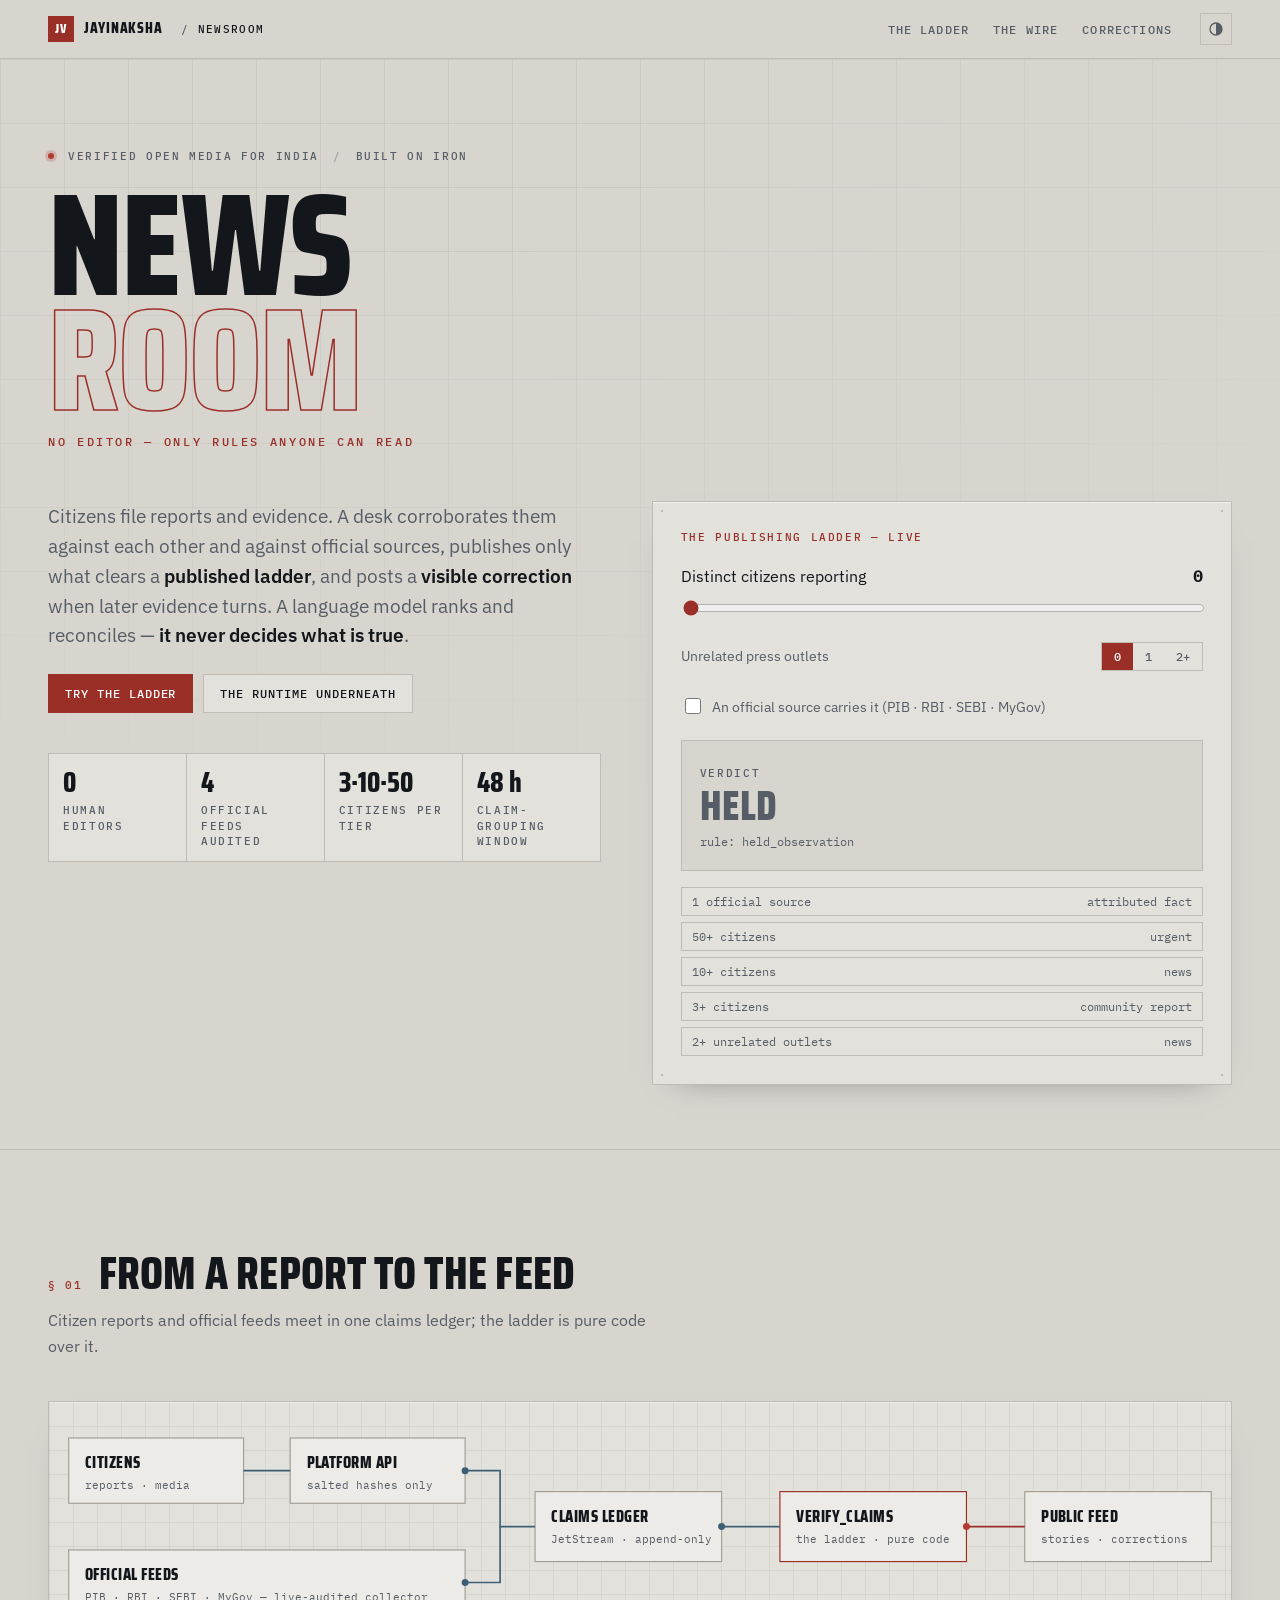
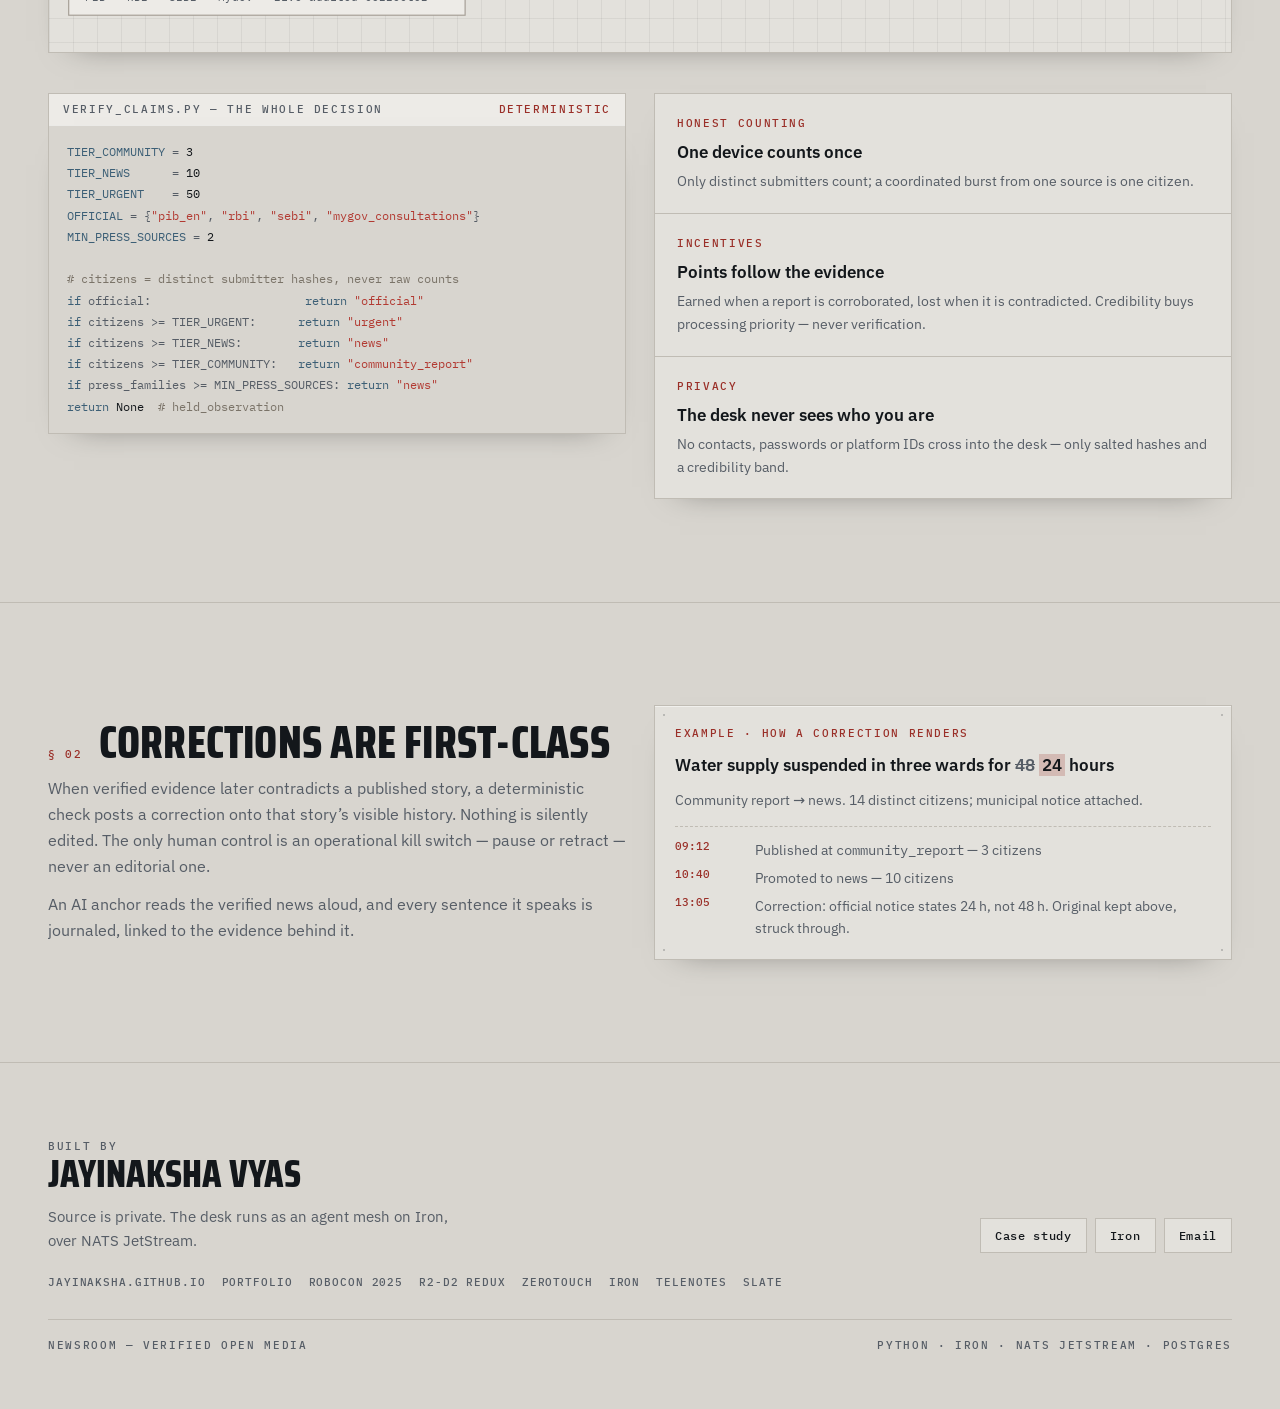
==== newsroom/index.html @ 88436e9a "Front door for jayinaksha.github.io - / indexes every project site with footage that plays on hover " ====
<!doctype html>
<html lang="en">
<head>
<meta charset="utf-8">
<meta name="viewport" content="width=device-width,initial-scale=1">
<title>Newsroom — a newsroom with no editor, only rules anyone can read</title>
<meta name="description" content="Citizens file reports; a deterministic desk corroborates them against each other and against PIB, RBI, SEBI and MyGov, publishes what clears a published ladder, and posts its own corrections. Built on the Iron agent runtime.">
<link rel="canonical" href="https://jayinaksha.github.io/newsroom/">
<meta property="og:type" content="website">
<meta property="og:title" content="Newsroom — no editor, only rules anyone can read">
<meta property="og:description" content="Truth decided by counting, not by opinion. Try the publishing ladder yourself.">
<meta property="og:url" content="https://jayinaksha.github.io/newsroom/">
<meta property="og:image" content="https://jayinaksha.github.io/newsroom/og.jpg">
<meta property="og:image:width" content="1200"><meta property="og:image:height" content="630">
<meta name="twitter:card" content="summary_large_image">
<meta name="theme-color" content="#0E1114">
<meta name="color-scheme" content="dark light">
<link rel="icon" href="favicon.svg" type="image/svg+xml">
<link rel="stylesheet" href="../assets/plate/plate.css">
<script>try{var t=localStorage.getItem("plate-theme");if(t)document.documentElement.dataset.theme=t}catch(e){}</script>
<style>
:root{--accent:#B8433B;--accent-hi:#E8736A}
:root[data-theme="light"]{--accent:#9A2F28;--accent-hi:#B23A32}
@media (prefers-color-scheme:light){:root:not([data-theme="dark"]){--accent:#9A2F28;--accent-hi:#B23A32}}
.ladder{padding:clamp(18px,3vw,28px)}
.ladder label{display:grid;gap:8px;margin-top:18px}
.ladder input[type=range]{width:100%;accent-color:var(--accent)}
.ladder .row-wrap label{display:flex;margin-top:0;align-items:center;gap:8px;font-size:.9rem;color:var(--steel)}
.ladder input[type=checkbox]{accent-color:var(--accent);width:16px;height:16px}
.seg{display:inline-flex;border:1px solid var(--edge)}
.seg button{all:unset;cursor:pointer;font:500 .72rem var(--f-mono);padding:6px 12px;color:var(--steel)}
.seg button[aria-pressed="true"]{background:var(--accent);color:#fff}
.verdict{margin-top:22px;padding:18px;border:1px solid var(--edge);background:var(--ground)}
.verdict__tier{font:800 clamp(1.8rem,4vw,2.6rem)/1 var(--f-display);text-transform:uppercase;transition:color .2s}
.verdict[data-tier="none"] .verdict__tier{color:var(--steel)}
.verdict:not([data-tier="none"]) .verdict__tier{color:var(--accent-hi)}
.rungs{list-style:none;display:grid;gap:6px;margin-top:16px}
.rungs li{display:flex;justify-content:space-between;gap:10px;font:400 .75rem var(--f-mono);color:var(--steel);padding:6px 10px;border:1px solid var(--edge)}
.rungs li.on{color:var(--chalk);border-color:var(--accent);box-shadow:inset 3px 0 0 var(--accent)}
.story{padding:20px}
.story del{color:var(--steel)}
.story ins{text-decoration:none;color:var(--chalk);background:color-mix(in srgb,var(--accent) 22%,transparent);padding:0 3px}
.hist{list-style:none;margin-top:14px;border-top:1px dashed var(--edge);padding-top:12px;display:grid;gap:6px}
.hist li{display:grid;grid-template-columns:70px 1fr;gap:10px;font-size:.85rem;color:var(--steel)}
.hist li b{font:500 .7rem var(--f-mono);color:var(--accent);font-weight:500}
</style>
</head>
<body>
<a class="skip" href="#main">Skip to content</a>

<header class="bar">
  <div class="shell">
    <a class="bar__home" href="https://jayinaksha.github.io/portfolio/" aria-label="Jayinaksha Vyas — portfolio">
      <span class="bar__mark" aria-hidden="true">JV</span><span class="bar__name">Jayinaksha</span>
    </a>
    <span class="bar__crumb">/ <b>Newsroom</b></span>
    <button class="bar__tool bar__menu" aria-controls="nav" aria-expanded="false" aria-label="Menu"><svg width="14" height="10" viewBox="0 0 14 10" aria-hidden="true"><path d="M0 1h14M0 5h14M0 9h14" stroke="currentColor" stroke-width="1.4"/></svg></button>
    <nav class="bar__nav" id="nav" aria-label="Sections"><a href="#ladder">The ladder</a><a href="#wire">The wire</a><a href="#corrections">Corrections</a></nav>
    <button class="bar__tool" data-theme-toggle aria-label="Switch light or dark"><svg width="14" height="14" viewBox="0 0 14 14" aria-hidden="true"><circle cx="7" cy="7" r="6" fill="none" stroke="currentColor" stroke-width="1.3"/><path d="M7 1a6 6 0 0 1 0 12z" fill="currentColor"/></svg></button>
  </div>
</header>

<main id="main">
<section class="hero" data-xhair>
  <div class="shell">
    <p class="eyebrow"><span class="dot" aria-hidden="true"></span><span class="lbl">Verified open media for India</span><span class="lbl" style="opacity:.45">/</span><span class="lbl">Built on Iron</span></p>
    <h1 class="wordmark">News<span class="ghost">room</span></h1>
    <p class="tagline">No editor — only rules anyone can read</p>
    <div class="hero-grid">
      <div>
        <p class="deck">Citizens file reports and evidence. A desk corroborates them against each other and against
          official sources, publishes only what clears a <b>published ladder</b>, and posts a <b>visible correction</b>
          when later evidence turns. A language model ranks and reconciles — <b>it never decides what is true</b>.</p>
        <div class="btns mt-m">
          <a class="btn btn--solid" href="#ladder">Try the ladder</a>
          <a class="btn" href="../iron-overview/">The runtime underneath</a>
        </div>
        <div class="spec mt-l">
          <div><span class="n">0</span><span class="lbl k">Human editors</span></div>
          <div><span class="n">4</span><span class="lbl k">Official feeds audited</span></div>
          <div><span class="n">3·10·50</span><span class="lbl k">Citizens per tier</span></div>
          <div><span class="n">48 h</span><span class="lbl k">Claim-grouping window</span></div>
        </div>
      </div>
      <div class="plate ladder" id="ladder" aria-labelledby="ladder-h">
        <p class="lbl lbl--accent" id="ladder-h">The publishing ladder — live</p>
        <label><span class="row-wrap" style="justify-content:space-between"><span>Distinct citizens reporting</span><b class="mono" id="c-out">0</b></span>
          <input type="range" id="c" min="0" max="60" value="0" aria-describedby="c-out"></label>
        <div class="row-wrap mt-m" style="justify-content:space-between">
          <span class="muted" style="font-size:.9rem">Unrelated press outlets</span>
          <span class="seg" role="group" aria-label="Unrelated press outlets"><button data-p="0" aria-pressed="true">0</button><button data-p="1" aria-pressed="false">1</button><button data-p="2" aria-pressed="false">2+</button></span>
        </div>
        <div class="row-wrap mt-m"><label><input type="checkbox" id="o"> An official source carries it (PIB · RBI · SEBI · MyGov)</label></div>
        <div class="verdict" id="verdict" data-tier="none" aria-live="polite">
          <span class="lbl">Verdict</span>
          <p class="verdict__tier" id="tier">Held</p>
          <p class="mono muted" style="font-size:.75rem;margin-top:6px" id="rule">rule: held_observation</p>
        </div>
        <ul class="rungs" id="rungs">
          <li data-r="official"><span>1 official source</span><span>attributed fact</span></li>
          <li data-r="urgent"><span>50+ citizens</span><span>urgent</span></li>
          <li data-r="news-c"><span>10+ citizens</span><span>news</span></li>
          <li data-r="community"><span>3+ citizens</span><span>community report</span></li>
          <li data-r="news-p"><span>2+ unrelated outlets</span><span>news</span></li>
        </ul>
      </div>
    </div>
  </div>
</section>

<section class="sect" id="wire">
  <div class="shell">
    <div class="head"><span class="lbl clause">§ 01</span><h2>From a report to the feed</h2></div>
    <p class="head-sub muted">Citizen reports and official feeds meet in one claims ledger; the ladder is pure code over it.</p>
    <div class="scope scope--min draw rise">
      <svg viewBox="0 0 1000 200" role="img" aria-label="Citizens submit to the platform API, which publishes to JetStream; official feeds are collected; both reach the claims ledger, which verify_claims reads to publish stories, statuses, points and corrections to the public feed.">
        <rect class="sch-box" x="10" y="24" width="150" height="56"/><text class="sch-t" x="24" y="50">Citizens</text><text class="sch-f" x="24" y="68">reports · media</text>
        <rect class="sch-box" x="200" y="24" width="150" height="56"/><text class="sch-t" x="214" y="50">Platform API</text><text class="sch-f" x="214" y="68">salted hashes only</text>
        <rect class="sch-box" x="10" y="120" width="340" height="56"/><text class="sch-t" x="24" y="146">Official feeds</text><text class="sch-f" x="24" y="164">PIB · RBI · SEBI · MyGov — live-audited collector</text>
        <rect class="sch-box" x="410" y="70" width="160" height="60"/><text class="sch-t" x="424" y="96">Claims ledger</text><text class="sch-f" x="424" y="114">JetStream · append-only</text>
        <rect class="sch-box sch-box--hot" x="620" y="70" width="160" height="60"/><text class="sch-t" x="634" y="96">verify_claims</text><text class="sch-f" x="634" y="114">the ladder · pure code</text>
        <rect class="sch-box" x="830" y="70" width="160" height="60"/><text class="sch-t" x="844" y="96">Public feed</text><text class="sch-f" x="844" y="114">stories · corrections</text>
        <path class="sch-w" d="M160 52 H200" style="--len:40"/>
        <path class="sch-w" d="M350 52 H380 V100 H410" style="--len:110"/>
        <path class="sch-w" d="M350 148 H380 V100" style="--len:80"/>
        <path class="sch-w" d="M570 100 H620" style="--len:50"/>
        <path class="sch-w sch-w--hot" d="M780 100 H830" style="--len:50"/>
        <circle class="sch-pkt" r="3" style="offset-path:path('M350 52 H380 V100 H410');--dur:1.6s;fill:var(--sense)"/>
        <circle class="sch-pkt" r="3" style="offset-path:path('M350 148 H380 V100 H410');--dur:1.4s;--delay:.6s;fill:var(--sense)"/>
        <circle class="sch-pkt" r="3" style="offset-path:path('M570 100 H620');--dur:.9s;--delay:.3s;fill:var(--sense)"/>
        <circle class="sch-pkt" r="3" style="offset-path:path('M780 100 H830');--dur:.9s;--delay:.8s"/>
      </svg>
    </div>
    <div class="duo mt-l">
      <div>
        <div class="codehead"><span class="lbl">verify_claims.py — the whole decision</span><span class="lbl lbl--accent">deterministic</span></div>
<pre><span class="k">TIER_COMMUNITY</span> = <span class="n">3</span>
<span class="k">TIER_NEWS</span>      = <span class="n">10</span>
<span class="k">TIER_URGENT</span>    = <span class="n">50</span>
<span class="k">OFFICIAL</span> = {<span class="s">"pib_en"</span>, <span class="s">"rbi"</span>, <span class="s">"sebi"</span>, <span class="s">"mygov_consultations"</span>}
<span class="k">MIN_PRESS_SOURCES</span> = <span class="n">2</span>

<span class="c"># citizens = distinct submitter hashes, never raw counts</span>
<span class="k">if</span> official:                      <span class="k">return</span> <span class="s">"official"</span>
<span class="k">if</span> citizens &gt;= TIER_URGENT:      <span class="k">return</span> <span class="s">"urgent"</span>
<span class="k">if</span> citizens &gt;= TIER_NEWS:        <span class="k">return</span> <span class="s">"news"</span>
<span class="k">if</span> citizens &gt;= TIER_COMMUNITY:   <span class="k">return</span> <span class="s">"community_report"</span>
<span class="k">if</span> press_families &gt;= MIN_PRESS_SOURCES: <span class="k">return</span> <span class="s">"news"</span>
<span class="k">return</span> <span class="n">None</span>  <span class="c"># held_observation</span></pre>
      </div>
      <div class="notes" style="grid-template-columns:1fr">
        <div class="note"><span class="lbl">Honest counting</span><h3>One device counts once</h3><p>Only distinct submitters count; a coordinated burst from one source is one citizen.</p></div>
        <div class="note"><span class="lbl">Incentives</span><h3>Points follow the evidence</h3><p>Earned when a report is corroborated, lost when it is contradicted. Credibility buys processing priority — never verification.</p></div>
        <div class="note"><span class="lbl">Privacy</span><h3>The desk never sees who you are</h3><p>No contacts, passwords or platform IDs cross into the desk — only salted hashes and a credibility band.</p></div>
      </div>
    </div>
  </div>
</section>

<section class="sect" id="corrections">
  <div class="shell duo" style="align-items:center">
    <div>
      <div class="head"><span class="lbl clause">§ 02</span><h2>Corrections are first-class</h2></div>
      <p class="prose mt-s">When verified evidence later contradicts a published story, a deterministic check posts a correction
        onto that story’s visible history. Nothing is silently edited. The only human control is an operational kill switch —
        pause or retract — never an editorial one.</p>
      <p class="prose mt-s">An AI anchor reads the verified news aloud, and every sentence it speaks is journaled, linked to the
        evidence behind it.</p>
    </div>
    <article class="plate story rise" aria-label="Example story with a correction">
      <p class="lbl lbl--accent">Example · how a correction renders</p>
      <h3 class="mt-s">Water supply suspended in three wards for <del>48</del> <ins>24</ins> hours</h3>
      <p class="muted mt-s" style="font-size:.9rem">Community report → news. 14 distinct citizens; municipal notice attached.</p>
      <ol class="hist">
        <li><b>09:12</b><span>Published at <span class="mono">community_report</span> — 3 citizens</span></li>
        <li><b>10:40</b><span>Promoted to <span class="mono">news</span> — 10 citizens</span></li>
        <li><b>13:05</b><span>Correction: official notice states 24 h, not 48 h. Original kept above, struck through.</span></li>
      </ol>
    </article>
  </div>
</section>
</main>

<footer class="foot">
  <div class="shell">
    <div class="sig">
      <div><p class="lbl">Built by</p><p class="sig__name">Jayinaksha Vyas</p><p class="muted mt-s" style="max-width:48ch;font-size:.92rem">Source is private. The desk runs as an agent mesh on Iron, over NATS JetStream.</p></div>
      <nav class="links" aria-label="Elsewhere">
        <a href="https://jayinaksha.github.io/portfolio/projects/newsroom/">Case study</a>
        <a href="../iron-overview/">Iron</a>
        <a href="mailto:jayinaksha_2302cm08@iitp.ac.in?subject=Newsroom">Email</a>
      </nav>
    </div>
    <nav class="sister" aria-label="Other projects">
      <a href="../">jayinaksha.github.io</a><a href="../portfolio/">Portfolio</a><a href="../Robocon-25_codes/">Robocon 2025</a><a href="../agentic-bot/">R2-D2 Redux</a><a href="../zerotouch/">ZeroTouch</a><a href="../iron-overview/">Iron</a><a href="../telenotes/">telenotes</a><a href="../slate/">Slate</a>
    </nav>
    <div class="fineprint"><span class="lbl">Newsroom — verified open media</span><span class="lbl">Python · Iron · NATS JetStream · Postgres</span></div>
  </div>
</footer>
<script src="../assets/plate/plate.js" defer></script>
<script>
/* The same decision as verify_claims._tier, in the same order. */
(() => {
  const c = document.getElementById('c'), o = document.getElementById('o')
  const cOut = document.getElementById('c-out'), verdict = document.getElementById('verdict')
  const tierEl = document.getElementById('tier'), ruleEl = document.getElementById('rule')
  const segs = [...document.querySelectorAll('.seg button')], rungs = document.querySelectorAll('#rungs li')
  let press = 0
  const decide = (citizens, press, official) => {
    if (official) return ['Attributed fact', citizens ? 'official_plus_citizens' : 'official_class_source', 'official']
    if (citizens >= 50) return ['Urgent', 'citizen_urgent', 'urgent']
    if (citizens >= 10) return ['News', 'citizen_news', 'news-c']
    if (citizens >= 3) return ['Community report', 'citizen_community', 'community']
    if (press >= 2) return ['News', 'two_unrelated_press_outlets', 'news-p']
    return ['Held', 'held_observation', 'none']
  }
  const render = () => {
    const n = +c.value
    cOut.textContent = n
    const [label, rule, rung] = decide(n, press, o.checked)
    tierEl.textContent = label
    ruleEl.textContent = `rule: ${rule}`
    verdict.dataset.tier = rung
    rungs.forEach((li) => li.classList.toggle('on', li.dataset.r === rung))
  }
  c.addEventListener('input', render)
  o.addEventListener('change', render)
  segs.forEach((b) => b.addEventListener('click', () => {
    press = +b.dataset.p
    segs.forEach((s) => s.setAttribute('aria-pressed', String(s === b)))
    render()
  }))
  render()
})()
</script>
</body>
</html>
---- assets/plate/plate.css ----
/* ==========================================================================
   PLATE — the shared design system for jayinaksha.github.io
   --------------------------------------------------------------------------
   Grown out of the R2-D2 Redux page: machined plates on a drafting grid,
   condensed industrial display type, IBM Plex for reading, one hot accent.
   Every site under jayinaksha.github.io vendors this one file.

   Rules the system keeps:
   - Content is visible without JavaScript. Motion only ever adds.
   - Motion explains a mechanism (a packet on a wire, a frame of real footage),
     it never decorates.
   - prefers-reduced-motion turns every animation off.
   - Each project sets --accent; everything else stays shared.
   ========================================================================== */

/* ── Typefaces (SIL OFL 1.1 — see fonts/OFL-*.txt) ─────────────────────────────────── */
@font-face{font-family:"Saira Cond";src:url(fonts/SairaCond-600.woff2) format("woff2");font-weight:600;font-display:swap}
@font-face{font-family:"Saira Cond";src:url(fonts/SairaCond-800.woff2) format("woff2");font-weight:800;font-display:swap}
@font-face{font-family:"Plex Sans";src:url(fonts/PlexSans-100_700.woff2) format("woff2");font-weight:100 700;font-display:swap}
@font-face{font-family:"Plex Mono";src:url(fonts/PlexMono-400.woff2) format("woff2");font-weight:400;font-display:swap}
@font-face{font-family:"Plex Mono";src:url(fonts/PlexMono-500.woff2) format("woff2");font-weight:500;font-display:swap}

/* ── Tokens ──────────────────────────────────────────────────────────────── */
:root{
  /* ground → plate → plate2: three steps of machined surface */
  --ground:#0E1114; --plate:#14181D; --plate2:#1A2027;
  --edge:#262E37;   --edge-hi:#38424E;
  --steel:#8A96A3;  --chalk:#E2E7EC;
  --oxide:#C4552A;  --ember:#FF9A52; --sense:#7FA3B8; --ok:#7DBE8A;
  --grid:rgba(226,231,236,.045); --code-c:#66727F;
  --fastener:rgba(226,231,236,.16);
  --photo-op:.9;
  --shadow:0 1px 0 rgba(255,255,255,.028) inset, 0 18px 40px -28px rgba(0,0,0,.9);

  /* per-project accent — override on :root of each site */
  --accent:var(--oxide); --accent-hi:var(--ember);

  --f-display:"Saira Cond","Arial Narrow",sans-serif;
  --f-sans:"Plex Sans",system-ui,-apple-system,"Segoe UI",sans-serif;
  --f-mono:"Plex Mono",ui-monospace,SFMono-Regular,Menlo,monospace;

  --shell:1240px; --gutter:clamp(16px,3vw,28px);
  --sect:clamp(56px,8vw,112px);
  --ease:cubic-bezier(.2,.7,.2,1);
  color-scheme:dark;
}
@media (prefers-color-scheme:light){
  :root:not([data-theme="dark"]){
    --ground:#D8D5CF; --plate:#E3E1DC; --plate2:#EDEBE7;
    --edge:#C0BCB4;   --edge-hi:#A49E95;
    --steel:#565D66;  --chalk:#13171B;
    --oxide:#9E3E1B;  --ember:#BE5124; --sense:#3C5F76; --ok:#2F7A44;
    --grid:rgba(19,23,27,.06); --code-c:#7A7368;
    --fastener:rgba(19,23,27,.2); --photo-op:1;
    --shadow:0 1px 0 rgba(255,255,255,.5) inset, 0 14px 32px -26px rgba(0,0,0,.55);
    color-scheme:light;
  }
}
:root[data-theme="light"]{
  --ground:#D8D5CF; --plate:#E3E1DC; --plate2:#EDEBE7;
  --edge:#C0BCB4;   --edge-hi:#A49E95;
  --steel:#565D66;  --chalk:#13171B;
  --oxide:#9E3E1B;  --ember:#BE5124; --sense:#3C5F76; --ok:#2F7A44;
  --grid:rgba(19,23,27,.06); --code-c:#7A7368;
  --fastener:rgba(19,23,27,.2); --photo-op:1;
  --shadow:0 1px 0 rgba(255,255,255,.5) inset, 0 14px 32px -26px rgba(0,0,0,.55);
  color-scheme:light;
}

/* ── Base ────────────────────────────────────────────────────────────────── */
*,*::before,*::after{box-sizing:border-box}
html{-webkit-text-size-adjust:100%;scroll-padding-top:72px}
body{
  margin:0;background:var(--ground);color:var(--chalk);
  font-family:var(--f-sans);font-size:16px;line-height:1.62;
  -webkit-font-smoothing:antialiased;overflow-x:hidden;
}
img,video,svg{max-width:100%}
img,video{display:block}
a{color:inherit}
p{margin:0}
h1,h2,h3,h4{margin:0;text-wrap:balance}
ul,ol{margin:0;padding:0}
::selection{background:var(--accent);color:#fff}
:focus-visible{outline:2px solid var(--accent-hi);outline-offset:3px}
.sr-only{position:absolute;width:1px;height:1px;overflow:hidden;clip:rect(0 0 0 0);white-space:nowrap}
.skip{position:absolute;left:12px;top:-60px;z-index:100;background:var(--accent);color:#fff;
  padding:8px 14px;font:500 .8rem var(--f-mono);text-decoration:none}
.skip:focus{top:12px}

/* ── Type roles ──────────────────────────────────────────────────────────── */
.mono{font-family:var(--f-mono)}
.lbl{font:500 .6875rem/1.4 var(--f-mono);letter-spacing:.15em;text-transform:uppercase;color:var(--steel)}
.lbl--accent{color:var(--accent)}
.display{
  font-family:var(--f-display);font-weight:800;text-transform:uppercase;
  line-height:.86;letter-spacing:-.01em;
}
.wordmark{font-family:var(--f-display);font-weight:800;text-transform:uppercase;
  font-size:clamp(3.4rem,12vw,9rem);line-height:.8;letter-spacing:-.015em}
.wordmark .ghost{display:block;color:transparent;-webkit-text-stroke:1.5px var(--accent);paint-order:stroke fill}
h2,.h2{font-family:var(--f-display);font-weight:800;text-transform:uppercase;
  font-size:clamp(1.85rem,4.2vw,2.85rem);line-height:.95;letter-spacing:.005em}
h3,.h3{font-size:1.0625rem;font-weight:600;line-height:1.35}
.deck{font-size:clamp(1.04rem,1.5vw,1.2rem);line-height:1.55;color:var(--steel);max-width:50ch}
.deck b,.deck strong{color:var(--chalk);font-weight:600}
.prose{max-width:64ch;color:var(--steel)}
.prose p+p{margin-top:1em}
.prose strong,.prose b{color:var(--chalk);font-weight:600}
.muted{color:var(--steel)}
.accent{color:var(--accent)}

/* ── Frame ───────────────────────────────────────────────────────────────── */
.shell{max-width:var(--shell);margin:0 auto;padding:0 var(--gutter)}
.sect{padding:var(--sect) 0;border-bottom:1px solid var(--edge)}
.sect:last-of-type{border-bottom:0}
.head{display:flex;gap:16px;align-items:baseline;margin-bottom:12px}
.head .clause{color:var(--accent);flex:none}
.head-sub{margin-bottom:clamp(26px,3.5vw,42px);max-width:60ch}
.grid-bg{
  background-image:linear-gradient(var(--grid) 1px,transparent 1px),
                   linear-gradient(90deg,var(--grid) 1px,transparent 1px);
  background-size:64px 64px;
}

/* ── Top bar (every site) ────────────────────────────────────────────────── */
.bar{
  position:sticky;top:0;z-index:50;background:color-mix(in srgb,var(--ground) 86%,transparent);
  backdrop-filter:saturate(1.2) blur(10px);-webkit-backdrop-filter:saturate(1.2) blur(10px);
  border-bottom:1px solid var(--edge);
}
.bar .shell{display:flex;align-items:center;gap:18px;height:58px}
.bar__home{display:inline-flex;align-items:center;gap:10px;text-decoration:none;flex:none}
.bar__mark{width:26px;height:26px;display:grid;place-items:center;background:var(--accent);
  color:#fff;font:800 .82rem/1 var(--f-display);letter-spacing:.04em}
.bar__name{font:800 .95rem/1 var(--f-display);text-transform:uppercase;letter-spacing:.06em}
.bar__crumb{font:500 .6875rem var(--f-mono);letter-spacing:.12em;text-transform:uppercase;
  color:var(--steel);white-space:nowrap;overflow:hidden;text-overflow:ellipsis}
.bar__crumb b{color:var(--chalk);font-weight:500}
.bar__nav{margin-left:auto;display:flex;align-items:center;gap:4px}
.bar__nav a{font:500 .72rem var(--f-mono);letter-spacing:.1em;text-transform:uppercase;
  text-decoration:none;color:var(--steel);padding:8px 10px;transition:color .18s}
.bar__nav a:hover,.bar__nav a[aria-current="page"]{color:var(--chalk)}
.bar__nav a[aria-current="page"]{box-shadow:inset 0 -2px 0 var(--accent)}
.bar__tool{background:none;border:1px solid var(--edge);color:var(--steel);width:32px;height:32px;
  display:grid;place-items:center;cursor:pointer;flex:none}
.bar__tool:hover{color:var(--chalk);border-color:var(--edge-hi)}
.bar__menu{display:none}
@media (max-width:760px){
  .bar__menu{display:grid;margin-left:auto}
  .bar__nav{display:none;position:absolute;top:58px;left:0;right:0;flex-direction:column;
    align-items:stretch;background:var(--ground);border-bottom:1px solid var(--edge);padding:8px var(--gutter) 14px}
  .bar__nav.is-open{display:flex}
  .bar__nav a{padding:12px 0;border-bottom:1px dashed var(--edge)}
  .bar__crumb{display:none}
}

/* ── Hero ────────────────────────────────────────────────────────────────── */
.hero{position:relative;padding:clamp(44px,7vw,92px) 0 clamp(40px,5vw,68px);
  border-bottom:1px solid var(--edge);overflow:hidden}
.hero::before{content:"";position:absolute;inset:0;pointer-events:none;
  background-image:linear-gradient(var(--grid) 1px,transparent 1px),
                   linear-gradient(90deg,var(--grid) 1px,transparent 1px);
  background-size:64px 64px;
  -webkit-mask-image:radial-gradient(120% 90% at 30% 0%,#000 20%,transparent 78%);
          mask-image:radial-gradient(120% 90% at 30% 0%,#000 20%,transparent 78%)}
.hero>*{position:relative}
.eyebrow{display:flex;flex-wrap:wrap;gap:12px 14px;align-items:center;margin-bottom:24px}
.eyebrow>.dot:first-child+.lbl:last-child{flex:1 1 0;min-width:0}
.dot{width:6px;height:6px;background:var(--accent-hi);border-radius:50%;flex:none;
  box-shadow:0 0 0 3px color-mix(in srgb,var(--accent-hi) 22%,transparent)}
.dot--live{background:var(--ok);box-shadow:0 0 0 3px color-mix(in srgb,var(--ok) 22%,transparent)}
.tagline{font:500 .75rem var(--f-mono);letter-spacing:.22em;text-transform:uppercase;color:var(--accent);margin-top:16px}
.hero-grid{display:grid;grid-template-columns:1fr;gap:clamp(28px,4vw,52px);margin-top:clamp(30px,4.5vw,52px);align-items:start}
.hero-grid>*{min-width:0}
@media (min-width:920px){.hero-grid{grid-template-columns:minmax(0,1fr) minmax(0,1.05fr)}}

/* crosshair readout (plate.js adds it on fine pointers) */
.xhair{position:absolute;inset:0;pointer-events:none;opacity:0;transition:opacity .3s}
.hero:hover .xhair{opacity:1}
.xhair i{position:absolute;background:color-mix(in srgb,var(--accent) 45%,transparent)}
.xhair .xh{left:0;right:0;height:1px}
.xhair .xv{top:0;bottom:0;width:1px}
.xhair .xr{position:absolute;font:500 .625rem var(--f-mono);letter-spacing:.1em;color:var(--accent);
  background:color-mix(in srgb,var(--ground) 80%,transparent);padding:2px 5px;white-space:nowrap}

/* ── Machined plate ──────────────────────────────────────────────────────── */
.plate{position:relative;background:var(--plate);border:1px solid var(--edge);box-shadow:var(--shadow);
  background-image:
    radial-gradient(2px 2px at 9px 9px,var(--fastener) 50%,transparent 51%),
    radial-gradient(2px 2px at calc(100% - 9px) 9px,var(--fastener) 50%,transparent 51%),
    radial-gradient(2px 2px at 9px calc(100% - 9px),var(--fastener) 50%,transparent 51%),
    radial-gradient(2px 2px at calc(100% - 9px) calc(100% - 9px),var(--fastener) 50%,transparent 51%);
  background-repeat:no-repeat}

/* ── Spec strip (the only "numbers" component — max 4 cells) ─────────────── */
.spec{display:grid;grid-template-columns:repeat(2,1fr);gap:1px;background:var(--edge);border:1px solid var(--edge)}
@media (min-width:560px){.spec{grid-template-columns:repeat(var(--cols,4),1fr)}}
.spec>div{background:var(--plate);padding:14px 14px 12px;min-width:0}
.spec .n{font:800 1.75rem/1 var(--f-display);display:block;font-variant-numeric:tabular-nums}
.spec .k{margin-top:7px;display:block}

/* ── Buttons & links ─────────────────────────────────────────────────────── */
.btns{display:flex;flex-wrap:wrap;gap:10px}
.btn{display:inline-flex;align-items:center;gap:8px;font:500 .75rem var(--f-mono);letter-spacing:.08em;
  text-transform:uppercase;text-decoration:none;border:1px solid var(--edge);padding:11px 16px;
  background:var(--plate);color:var(--chalk);transition:border-color .18s,color .18s,background .18s,transform .18s var(--ease)}
.btn:hover{border-color:var(--accent-hi);color:var(--accent-hi);background:var(--plate2)}
.btn:active{transform:translateY(1px)}
.btn--solid{background:var(--accent);border-color:var(--accent);color:#fff}
.btn--solid:hover{background:var(--accent-hi);border-color:var(--accent-hi);color:#fff}
.arrow{display:inline-block;width:.9em;height:.9em;flex:none}
.link{font:500 .75rem var(--f-mono);letter-spacing:.08em;text-transform:uppercase;color:var(--accent);
  text-decoration:none;border-bottom:1px solid color-mix(in srgb,var(--accent) 40%,transparent)}
.link:hover{border-color:var(--accent)}
.tags{display:flex;flex-wrap:wrap;gap:6px;list-style:none}
.tags li{font:400 .6875rem var(--f-mono);color:var(--steel);border:1px solid var(--edge);padding:3px 8px;background:var(--ground)}
.status{display:inline-flex;align-items:center;gap:7px;font:500 .625rem var(--f-mono);letter-spacing:.14em;text-transform:uppercase;color:var(--steel)}

/* ── Reel: real footage, framed like a camera feed ───────────────────────── */
.reel{position:relative;aspect-ratio:16/9;overflow:hidden;background:var(--plate2);border:1px solid var(--edge-hi);isolation:isolate}
.reel video,.reel img{width:100%;height:100%;object-fit:cover;opacity:var(--photo-op);filter:contrast(1.05) saturate(.9)}
.reel::after{content:"";position:absolute;inset:0;pointer-events:none;z-index:1;
  background:linear-gradient(0deg,color-mix(in srgb,#000 55%,transparent),transparent 34%)}
.reel__corners{position:absolute;inset:10px;z-index:2;pointer-events:none;
  background:
    linear-gradient(var(--chalk),var(--chalk)) left top/14px 1px no-repeat,
    linear-gradient(var(--chalk),var(--chalk)) left top/1px 14px no-repeat,
    linear-gradient(var(--chalk),var(--chalk)) right top/14px 1px no-repeat,
    linear-gradient(var(--chalk),var(--chalk)) right top/1px 14px no-repeat,
    linear-gradient(var(--chalk),var(--chalk)) left bottom/14px 1px no-repeat,
    linear-gradient(var(--chalk),var(--chalk)) left bottom/1px 14px no-repeat,
    linear-gradient(var(--chalk),var(--chalk)) right bottom/14px 1px no-repeat,
    linear-gradient(var(--chalk),var(--chalk)) right bottom/1px 14px no-repeat;opacity:.7}
.reel__hud{position:absolute;left:16px;right:16px;bottom:14px;z-index:2;display:flex;justify-content:space-between;
  gap:10px;font:500 .625rem var(--f-mono);letter-spacing:.14em;text-transform:uppercase;color:#E2E7EC}
.reel__rec{display:inline-flex;align-items:center;gap:7px}
.reel__rec::before{content:"";width:6px;height:6px;border-radius:50%;background:#E5484D}
.reel.is-playing .reel__rec::before{animation:blink 1.2s steps(2,start) infinite}
.reel__toggle{position:absolute;top:14px;right:14px;z-index:3;width:30px;height:30px;display:grid;place-items:center;
  background:color-mix(in srgb,#000 45%,transparent);border:1px solid rgba(255,255,255,.25);color:#fff;cursor:pointer;opacity:0;transition:opacity .2s}
.reel:hover .reel__toggle,.reel__toggle:focus-visible{opacity:1}
@media (hover:none){.reel__toggle{opacity:1}}
.reel--tall{aspect-ratio:4/5}
.reel--wide{aspect-ratio:21/9}
@keyframes blink{to{visibility:hidden}}
.figcap{margin-top:10px;display:flex;justify-content:space-between;gap:12px;flex-wrap:wrap}

/* callout pins over a reel or photo */
.pins{position:absolute;inset:0;z-index:2;pointer-events:none}
.pin{position:absolute;transform:translate(-50%,-50%)}
.pin::before{content:"";display:block;width:9px;height:9px;border:1px solid var(--accent-hi);border-radius:50%;
  background:radial-gradient(circle,var(--accent-hi) 0 2px,transparent 3px)}
.pin span{position:absolute;left:14px;top:50%;transform:translateY(-50%);font:500 .625rem var(--f-mono);letter-spacing:.11em;
  text-transform:uppercase;color:#E2E7EC;white-space:nowrap;background:rgba(14,17,20,.72);padding:2px 6px;border-left:1px solid var(--accent-hi)}
.pin--l span{left:auto;right:14px;border-left:0;border-right:1px solid var(--accent-hi)}

/* ── Work index rows (portfolio + root) ──────────────────────────────────── */
.rows{border-top:1px solid var(--edge);list-style:none}
.row{position:relative;display:grid;grid-template-columns:52px minmax(0,1fr);gap:0 18px;padding:22px 0;
  border-bottom:1px solid var(--edge);text-decoration:none;color:inherit}
@media (min-width:860px){.row{grid-template-columns:56px minmax(0,1.1fr) minmax(0,1fr) 220px;align-items:center}}
.row__n{font:500 .75rem var(--f-mono);color:var(--accent);padding-top:6px}
.row__t{font:800 clamp(1.5rem,3vw,2.3rem)/.95 var(--f-display);text-transform:uppercase;transition:color .2s}
.row__d{color:var(--steel);font-size:.95rem;grid-column:2}
.row__m{grid-column:2;margin-top:10px}
@media (min-width:860px){.row__d,.row__m{grid-column:auto;margin-top:0}}
.row__thumb{position:absolute;right:240px;top:50%;width:260px;aspect-ratio:16/9;transform:translateY(-50%) scale(.96);
  opacity:0;pointer-events:none;transition:opacity .25s,transform .35s var(--ease);border:1px solid var(--edge-hi);z-index:3;overflow:hidden}
.row__thumb img,.row__thumb video{width:100%;height:100%;object-fit:cover}
@media (hover:hover) and (min-width:1100px){
  .row:hover .row__thumb,.row:focus-visible .row__thumb{opacity:1;transform:translateY(-50%) scale(1)}
}
.row:hover .row__t{color:var(--accent-hi)}

/* ── Cards / notes / gallery ─────────────────────────────────────────────── */
.cards{display:grid;gap:16px;grid-template-columns:repeat(auto-fit,minmax(min(100%,250px),1fr))}
.cards>*{min-width:0}
.card{padding:22px 20px 20px;text-decoration:none;color:inherit;display:block}
.card h3{margin:10px 0 6px}
.card p{font-size:.9rem;color:var(--steel);line-height:1.55}
a.card{transition:border-color .2s,transform .25s var(--ease)}
a.card:hover{border-color:var(--edge-hi);transform:translateY(-2px)}
.card__media{margin:-22px -20px 16px;aspect-ratio:16/9;overflow:hidden;border-bottom:1px solid var(--edge)}
.card__media img,.card__media video{width:100%;height:100%;object-fit:cover;filter:saturate(.85)}
.kv{margin-top:14px;padding-top:12px;border-top:1px dashed var(--edge);display:grid;gap:5px}
.kv div{display:flex;justify-content:space-between;gap:12px;font:400 .6875rem var(--f-mono);color:var(--steel)}
.kv b{color:var(--chalk);font-weight:400;text-align:right;overflow-wrap:anywhere}
.notes{display:grid;gap:1px;background:var(--edge);border:1px solid var(--edge);box-shadow:var(--shadow)}
@media (min-width:760px){.notes{grid-template-columns:1fr 1fr}}
.notes--3{}
@media (min-width:980px){.notes--3{grid-template-columns:repeat(3,1fr)}}
.note{background:var(--plate);padding:22px 22px 20px;min-width:0}
.note .lbl{display:block;margin-bottom:10px;color:var(--accent)}
.note h3{margin-bottom:6px}
.note p{font-size:.9rem;color:var(--steel);line-height:1.58}
.gallery{display:grid;gap:16px;grid-template-columns:repeat(auto-fit,minmax(min(100%,250px),1fr))}
.shot{border:1px solid var(--edge);background:var(--plate);padding:8px;margin:0}
.shot img,.shot video{width:100%;aspect-ratio:4/3;object-fit:cover;filter:contrast(1.04) saturate(.85)}
.shot figcaption{padding:10px 4px 3px;font-size:.82rem;color:var(--steel);line-height:1.5}
.shot figcaption b{display:block;color:var(--chalk);font-weight:600;font-size:.8125rem;margin-bottom:2px}
.duo{display:grid;gap:22px;grid-template-columns:1fr}
.duo>*{min-width:0}
@media (min-width:900px){.duo{grid-template-columns:1fr 1fr;gap:28px}.duo--wide{grid-template-columns:1.2fr 1fr}}

/* ── Trace (ordered pipeline) ────────────────────────────────────────────── */
.trace{border:1px solid var(--edge);box-shadow:var(--shadow);background:var(--plate);list-style:none}
.step{display:grid;grid-template-columns:56px 1fr;border-bottom:1px solid var(--edge)}
.step:last-child{border-bottom:0}
.step .num{display:flex;justify-content:center;padding:17px 0;border-right:1px solid var(--edge);background:var(--plate2);
  font:400 .75rem var(--f-mono);color:var(--accent)}
.step .body{padding:16px 20px;min-width:0}
.step h3{margin-bottom:4px}
.step p{font-size:.9rem;color:var(--steel)}
.wire{display:inline-block;margin-top:8px;font:400 .6875rem var(--f-mono);color:var(--sense);border:1px solid var(--edge);
  padding:2px 8px;background:var(--ground);max-width:100%;overflow-wrap:anywhere}

/* ── Schematic ───────────────────────────────────────────────────────────── */
.scope{overflow-x:auto;border:1px solid var(--edge);background:var(--plate);box-shadow:var(--shadow);padding:8px;
  background-image:linear-gradient(var(--grid) 1px,transparent 1px),linear-gradient(90deg,var(--grid) 1px,transparent 1px);
  background-size:24px 24px}
.scope svg{display:block;width:100%;height:auto}
.scope--min svg{min-width:720px}
.sch-box{fill:var(--plate2);stroke:var(--edge-hi);stroke-width:1}
.sch-box--hot{stroke:var(--accent)}
.sch-t{font:800 14px var(--f-display);fill:var(--chalk);text-transform:uppercase;letter-spacing:.4px}
.sch-f{font:400 9.5px var(--f-mono);fill:var(--steel)}
.sch-w{stroke:var(--sense);stroke-width:1.4;fill:none}
.sch-w--hot{stroke:var(--accent)}
.sch-pkt{fill:var(--accent-hi)}
.legend{display:flex;flex-wrap:wrap;gap:8px 22px;margin-top:14px;align-items:center}
.legend span{display:inline-flex;align-items:center;gap:7px}
.legend i{width:16px;height:2px;display:inline-block}

/* ── Code & terminal ─────────────────────────────────────────────────────── */
pre,.term{margin:0;overflow-x:auto;background:var(--ground);border:1px solid var(--edge);padding:16px 18px;
  font:400 .78rem/1.7 var(--f-mono);color:var(--steel);box-shadow:var(--shadow)}
pre .k,.term .k{color:var(--sense)} pre .s,.term .s{color:var(--accent-hi)}
pre .n,.term .n{color:var(--chalk)} pre .c,.term .c{color:var(--code-c)} .term .ok{color:var(--ok)}
.codehead{display:flex;justify-content:space-between;align-items:center;gap:12px;border:1px solid var(--edge);
  border-bottom:0;background:var(--plate2);padding:8px 14px}
.codehead+pre,.codehead+.term{border-top:0}
.term .ln{display:block;white-space:pre-wrap;overflow-wrap:anywhere}
.term .cur{display:inline-block;width:.55em;height:1em;background:var(--accent-hi);vertical-align:-2px;animation:blink 1s steps(2,start) infinite}

/* ── Details (long-form folded away) ─────────────────────────────────────── */
details.more{border:1px solid var(--edge);background:var(--plate)}
details.more>summary{cursor:pointer;list-style:none;padding:14px 18px;display:flex;justify-content:space-between;
  align-items:center;gap:12px;font:500 .75rem var(--f-mono);letter-spacing:.1em;text-transform:uppercase;color:var(--chalk)}
details.more>summary::-webkit-details-marker{display:none}
details.more>summary::after{content:"+";font:400 1.1rem var(--f-mono);color:var(--accent);transition:transform .2s}
details.more[open]>summary::after{transform:rotate(45deg)}
details.more>.more__body{padding:4px 18px 20px;border-top:1px dashed var(--edge)}
details.more>.more__body>*+*{margin-top:1em}

/* ── Footer signature ────────────────────────────────────────────────────── */
.foot{padding:clamp(46px,6vw,76px) 0 56px;border-top:1px solid var(--edge)}
.sig{display:flex;flex-wrap:wrap;gap:24px;justify-content:space-between;align-items:flex-end}
.sig__name{font:800 clamp(1.7rem,4vw,2.4rem)/1 var(--f-display);text-transform:uppercase}
.links{display:flex;flex-wrap:wrap;gap:8px}
.links a{font:500 .72rem var(--f-mono);letter-spacing:.06em;text-decoration:none;border:1px solid var(--edge);
  padding:9px 14px;background:var(--plate);color:var(--chalk);transition:border-color .18s,color .18s}
.links a:hover{border-color:var(--accent-hi);color:var(--accent-hi)}
.fineprint{margin-top:30px;padding-top:18px;border-top:1px solid var(--edge);display:flex;flex-wrap:wrap;gap:12px;justify-content:space-between}
.sister{display:flex;flex-wrap:wrap;gap:6px 16px;margin-top:22px}
.sister a{font:500 .6875rem var(--f-mono);letter-spacing:.08em;text-transform:uppercase;color:var(--steel);text-decoration:none}
.sister a:hover{color:var(--accent-hi)}

/* ── Motion ──────────────────────────────────────────────────────────────────
   Scroll-driven, CSS only. Browsers without view timelines simply show the
   content; nothing is ever fully hidden, so a crawler, a link preview or a
   slow phone never sees a blank section.                                      */
@media (prefers-reduced-motion:no-preference){
  @supports (animation-timeline:view()){
    .rise{animation:rise linear both;animation-timeline:view();animation-range:entry 0% entry 55%}
    .rise-kids>*{animation:rise linear both;animation-timeline:view();animation-range:entry 0% entry 70%}
    .draw path,.draw line,.draw polyline{stroke-dasharray:var(--len,600);animation:draw linear both;
      animation-timeline:view();animation-range:entry 10% cover 45%}
    .wipe{animation:wipe linear both;animation-timeline:view();animation-range:entry 0% entry 80%}
  }
  .pins .pin{animation:pin .5s var(--ease) both;animation-delay:calc(var(--i,0) * 140ms + 300ms)}
  .sch-pkt{offset-rotate:0deg;animation:travel var(--dur,3.2s) linear infinite;animation-delay:var(--delay,0s)}
  .hero .wordmark .ghost{animation:stroke-in 1.4s var(--ease) both .15s}
}
@keyframes rise{from{opacity:.3;translate:0 22px}to{opacity:1;translate:0 0}}
@keyframes draw{from{stroke-dashoffset:var(--len,600)}to{stroke-dashoffset:0}}
@keyframes wipe{from{clip-path:inset(0 100% 0 0)}to{clip-path:inset(0 0 0 0)}}
@keyframes pin{from{opacity:0;scale:.6}to{opacity:1;scale:1}}
@keyframes travel{from{offset-distance:0%}to{offset-distance:100%}}
@keyframes stroke-in{from{-webkit-text-stroke-color:transparent;letter-spacing:.04em}to{letter-spacing:-.015em}}
@media (prefers-reduced-motion:reduce){
  *,*::before,*::after{animation:none!important;transition:none!important;scroll-behavior:auto!important}
  .sch-pkt{display:none}
}

/* ── Utilities ───────────────────────────────────────────────────────────── */
.stack>*+*{margin-top:var(--gap,16px)}
.row-wrap{display:flex;flex-wrap:wrap;gap:10px 16px;align-items:center}
.mt-s{margin-top:12px}.mt-m{margin-top:24px}.mt-l{margin-top:40px}
.hr{border:0;border-top:1px dashed var(--edge);margin:24px 0}
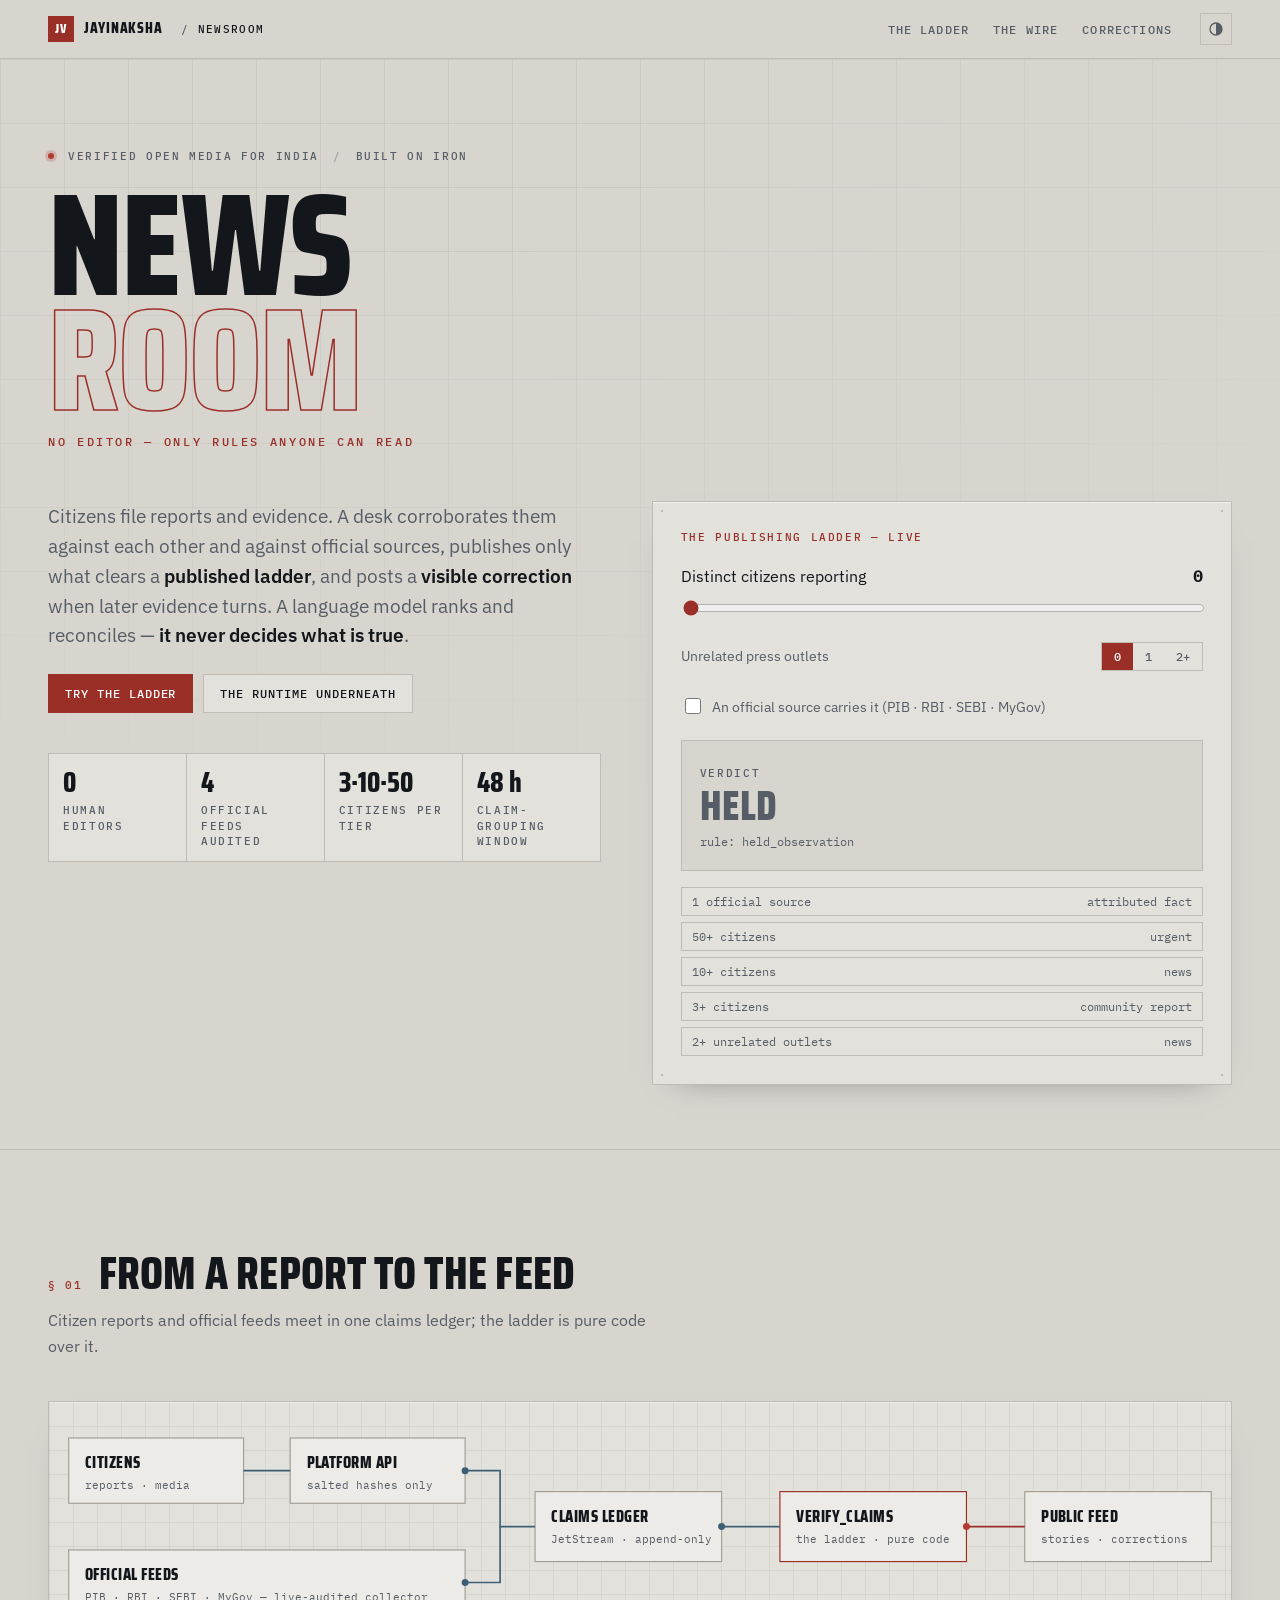
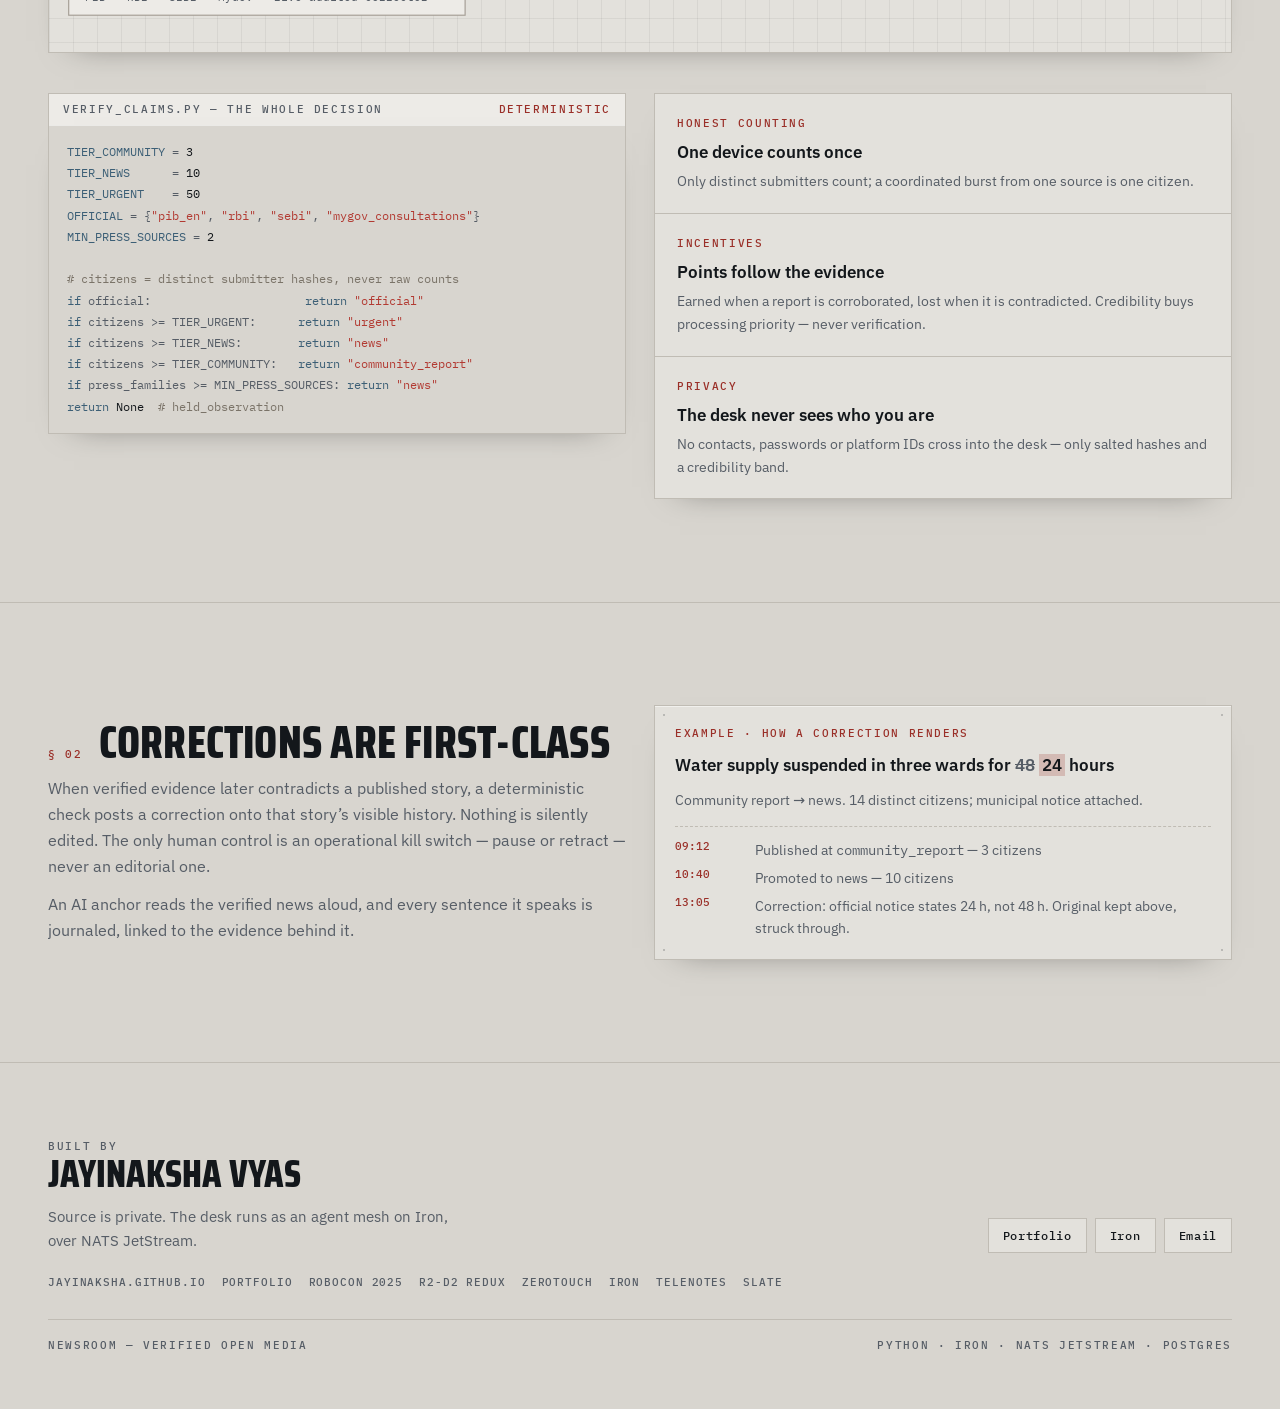
==== commit 3b3d3f16: "Link Slate and Newsroom to the portfolio home, not unpublished case studies The front door has to wo" ====
--- a/newsroom/index.html
+++ b/newsroom/index.html
@@ -186,7 +186,7 @@
     <div class="sig">
       <div><p class="lbl">Built by</p><p class="sig__name">Jayinaksha Vyas</p><p class="muted mt-s" style="max-width:48ch;font-size:.92rem">Source is private. The desk runs as an agent mesh on Iron, over NATS JetStream.</p></div>
       <nav class="links" aria-label="Elsewhere">
-        <a href="https://jayinaksha.github.io/portfolio/projects/newsroom/">Case study</a>
+        <a href="https://jayinaksha.github.io/portfolio/">Portfolio</a>
         <a href="../iron-overview/">Iron</a>
         <a href="mailto:jayinaksha_2302cm08@iitp.ac.in?subject=Newsroom">Email</a>
       </nav>
